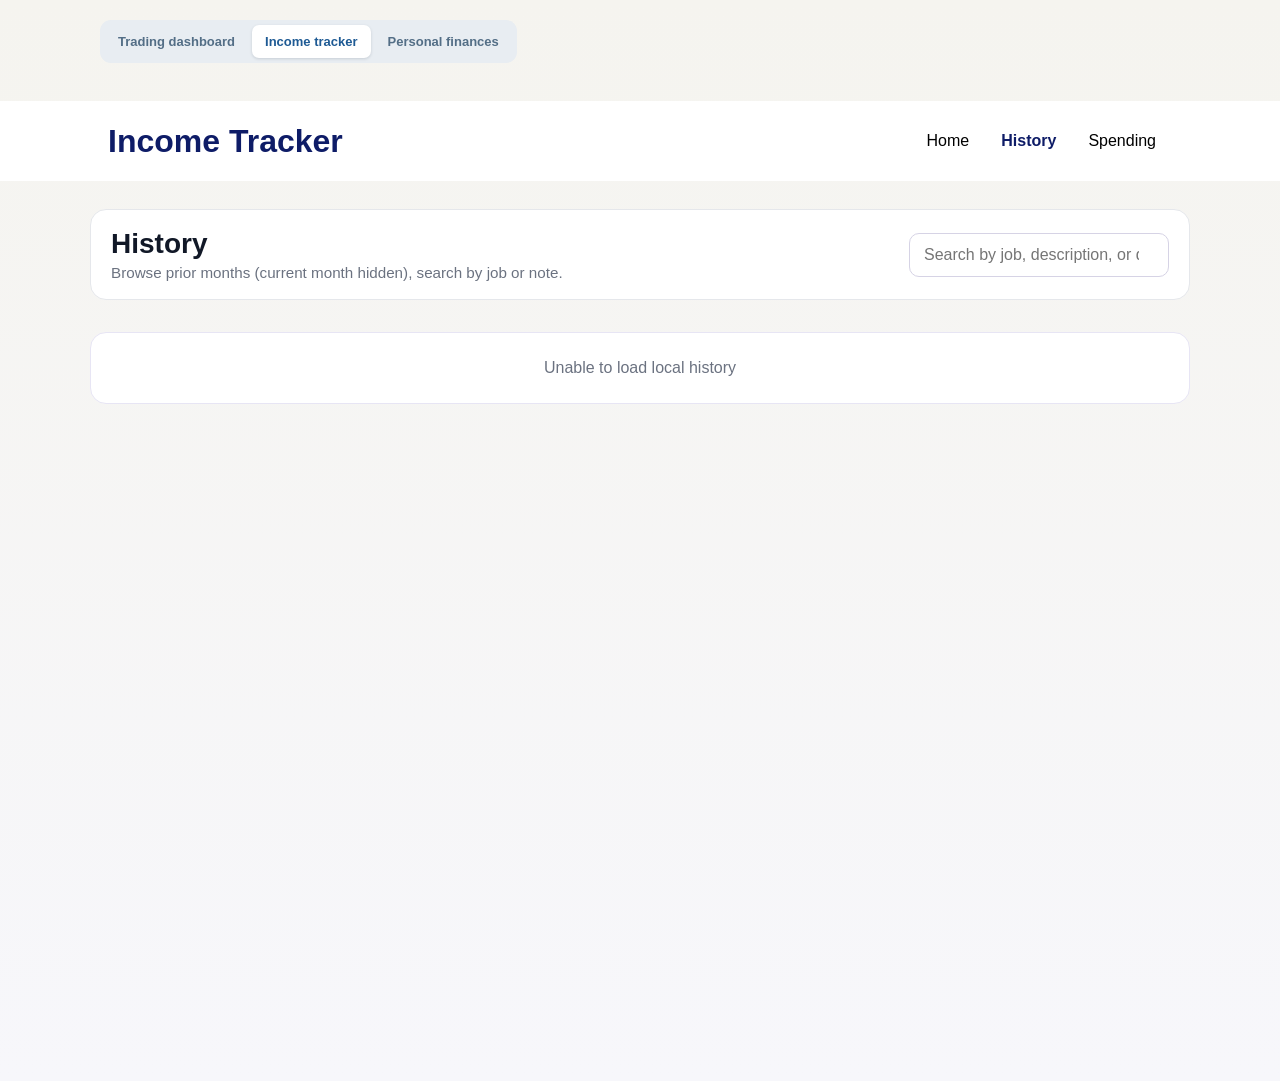
==== web/income-history.html @ 869b8647 "phase1 - complete" ====
<!doctype html>
<html lang="en"><head><meta charset="utf-8"><meta name="viewport" content="width=device-width,initial-scale=1"><title>History · Income Tracker</title><style>
:root{font-family:Inter,-apple-system,BlinkMacSystemFont,"Segoe UI",sans-serif;color:#111827;background:linear-gradient(180deg,#f5f4ef,#f7f7fb)}*{box-sizing:border-box}body{margin:0}.shell{max-width:1120px;margin:auto;padding:20px}.workspace-tabs{display:flex;gap:4px;margin-bottom:18px;padding:5px;background:#e8edf2;border-radius:11px;width:max-content;max-width:100%;overflow:auto}.workspace-tabs a{white-space:nowrap;text-decoration:none;color:#536e86;font-size:13px;font-weight:700;padding:9px 13px;border-radius:7px}.workspace-tabs a:hover,.workspace-tabs a:focus{color:#1e5a94;outline:none}.workspace-tabs a[aria-current=page]{background:#fff;color:#1e5a94;box-shadow:0 1px 3px rgba(23,43,64,.16)}.navbar{height:80px;background:#fff;display:flex;justify-content:center;align-items:center}.navbar__container{display:flex;justify-content:space-between;align-items:center;width:100%;max-width:1100px;height:100%;padding:0 18px}.navbar__logo{color:#0e1c67;font-size:2rem;font-weight:700;text-decoration:none}.navbar__menu{display:flex;list-style:none;margin:0;padding:0}.navbar__links{display:flex;align-items:center;height:80px;padding:0 1rem;color:#000;text-decoration:none}.navbar__links:hover,.navbar__links:focus,.navbar__links[aria-current=page]{color:#0e1c67;outline:none}.navbar__links[aria-current=page]{font-weight:700}.main{min-height:100vh;padding:28px 20px 40px}.history-shell{max-width:1100px;margin:auto;display:flex;flex-direction:column;gap:16px}.history-controls{background:#fff;border:1px solid #e5e7eb;border-radius:16px;padding:18px 20px;display:flex;justify-content:space-between;align-items:center;gap:12px;flex-wrap:wrap}.history-controls h1{font-size:1.75rem;margin:0 0 4px}.subtext{margin:0;color:#6b7280;font-size:.95rem}.history-filters input{padding:12px 14px;min-width:260px;border:1px solid #d6d3e5;border-radius:10px;font:inherit}.history-list{display:flex;flex-direction:column;gap:12px}.month-panel{border:1px solid #e7e5f4;border-radius:16px;background:#fff;padding:0 16px 12px;box-shadow:0 14px 32px rgba(17,24,39,.08)}.month-panel summary{list-style:none;cursor:pointer}.month-header{display:flex;justify-content:space-between;align-items:center;padding:12px 0}.month-header h2{font-size:1.15rem;margin:0}.chevron{transition:transform .2s}.month-panel[open] .chevron{transform:rotate(180deg)}.pill-row{display:flex;flex-wrap:wrap;gap:8px;margin-top:6px}.pill{padding:6px 10px;border-radius:999px;font-size:.9rem;font-weight:700}.income-pill{background:#ecfdf3;color:#15803d}.spent-pill{background:#fef2f2;color:#b91c1c}.net-pill{background:#eef2ff;color:#4338ca}.month-layout{display:grid;grid-template-columns:minmax(0,1fr) 360px;gap:16px;align-items:start}.month-entries__grid{display:grid;grid-template-columns:repeat(auto-fit,minmax(230px,1fr));gap:10px}.history-entry{border:1px solid #e7e5f4;border-radius:12px;padding:12px;background:#fbfbfe;box-shadow:0 10px 24px rgba(15,23,42,.06)}.history-entry__top{display:flex;justify-content:space-between;gap:8px;align-items:center;margin-bottom:6px}.badge{display:inline-flex;padding:6px 10px;border-radius:999px;font-size:.85rem;font-weight:600;background:#ecfdf3;color:#15803d}.badge.spent{background:#fef2f2;color:#b91c1c}.history-amount{font-weight:700}.pos{color:#15803d}.neg{color:#b91c1c}.history-entry p{margin:4px 0 0;color:#374151;font-size:.9rem}.history-date{color:#6b7280!important}.month-budget{position:sticky;top:12px}.history-budget{background:#fff;border:1px solid #e7e5f4;border-radius:14px;padding:16px 18px;box-shadow:0 12px 30px rgba(15,23,42,.08)}.history-budget h3,.history-budget h4{margin:0 0 10px;font-size:1.1rem}.history-budget h4{margin-top:16px;font-size:1rem}.budget-table{display:grid;grid-template-columns:1.4fr 1.2fr .6fr 1fr;gap:8px;margin-top:10px}.summary-table{grid-template-columns:1.4fr 1.2fr 1fr}.budget-row{display:contents}.budget-row span{padding:6px 0;font-size:.9rem}.budget-header span{font-weight:700;border-bottom:1px solid #e5e5e5}.entry-amount{font-weight:700}.empty{padding:26px;text-align:center;color:#6b7280;background:#fff;border:1px solid #e7e5f4;border-radius:16px}@media(max-width:980px){.month-layout{grid-template-columns:1fr}.month-budget{position:static}}@media(max-width:600px){.shell,.main{padding-left:12px;padding-right:12px}.navbar__container{padding:0 12px}.navbar__logo{font-size:1.35rem}.navbar__links{padding:0 .5rem;font-size:.9rem}.history-controls{align-items:flex-start;flex-direction:column}.history-filters,.history-filters input{width:100%;min-width:0}.budget-table{font-size:.82rem;grid-template-columns:1.2fr 1.1fr .45fr .8fr}.summary-table{grid-template-columns:1.1fr 1.2fr .8fr}}
</style></head><body>
<main class="shell"><nav class="workspace-tabs" aria-label="Dashboard"><a href="index.html">Trading dashboard</a><a href="income-tracker.html" aria-current="page">Income tracker</a><a href="personal-finances.html">Personal finances</a></nav></main>
<nav class="navbar" aria-label="Income tracker navigation"><div class="navbar__container"><a class="navbar__logo" href="income-tracker.html">Income Tracker</a><ul class="navbar__menu"><li><a class="navbar__links" href="income-tracker.html">Home</a></li><li><a class="navbar__links" href="income-history.html" aria-current="page">History</a></li><li><a class="navbar__links" href="income-spending.html">Spending</a></li></ul></div></nav>
<main class="main"><div class="history-shell"><section class="history-controls"><div><h1>History</h1><p class="subtext">Browse prior months (current month hidden), search by job or note.</p></div><div class="history-filters"><input id="historySearch" type="search" placeholder="Search by job, description, or date" aria-label="Search history"></div></section><section id="historyList" class="history-list" aria-live="polite"></section></div></main>
<script>
const $=id=>document.getElementById(id);let entries=[],subscriptions=[];const esc=value=>String(value).replace(/[&<>"']/g,char=>({'&':'&amp;','<':'&lt;','>':'&gt;','"':'&quot;',"'":'&#39;'}[char])),money=value=>(Number(value)<0?'-':'')+Math.abs(Number(value)).toLocaleString('en-US',{style:'currency',currency:'USD'}),monthKey=date=>date.slice(0,7),currentMonth=()=>new Date().toISOString().slice(0,7),monthLabel=key=>new Date(key+'-01T12:00:00').toLocaleDateString('en-US',{month:'long',year:'numeric'}),round=value=>Math.round(Number(value)*100)/100;
function alloc(total,gas){if(total<=0)return{gasBonus:0,mom:0,checkings:0,hysa:0,roth:0,p:{gasBonus:0,mom:0,checkings:0,hysa:0,roth:0}};const gasBonus=Math.min(gas||91.84,total),gasPct=gasBonus/total;let pool=Math.max(total-gasBonus,0),mom=Math.min(total>=200?Math.max(pool*.11,100):pool*.11,pool),remaining=Math.max(pool-mom,0),checkings=remaining*(1.4/4.4),hysa=remaining*(2/4.4),roth=remaining*(1/4.4),max=total*.2;if(checkings>max){const excess=checkings-max;checkings=max;hysa+=excess*.6;roth+=excess*.4;}if(hysa<=roth&&hysa+roth>0){const shift=Math.min((roth-hysa)/2+.01,roth);roth-=shift;hysa+=shift;}roth+=total-(gasBonus+mom+checkings+hysa+roth);return{gasBonus,mom,checkings,hysa,roth,p:{gasBonus:gasPct,mom:mom/total,checkings:checkings/total,hysa:hysa/total,roth:roth/total}};}
function budget(records,incomeTotal,key){const gasBonus=records.filter(entry=>entry.category==='GasBonus').reduce((sum,entry)=>sum+Number(entry.amount),0),gasSpent=records.filter(entry=>entry.category==='Spent'&&entry.description.toLowerCase().includes('gas')).reduce((sum,entry)=>sum+Number(entry.amount),0),gasAvailable=gasBonus||91.84,gasDelta=gasAvailable-gasSpent,a=alloc(incomeTotal,gasBonus),monthEnd=new Date(key.slice(0,4),Number(key.slice(5))-0,0),monthly=subscriptions.filter(sub=>sub.cadence==='Monthly'&&new Date(sub.due_date+'T12:00:00')<=monthEnd).reduce((sum,sub)=>sum+Number(sub.amount),0),yearly=subscriptions.filter(sub=>sub.cadence==='Yearly').reduce((sum,sub)=>sum+Number(sub.amount),0),row=(account,category,percent,amount)=>'<div class="budget-row"><span>'+account+'</span><span>'+category+'</span><span>'+(percent===null?'-':Math.round(percent*100)+'%')+'</span><span class="entry-amount">'+money(amount)+'</span></div>',gasOverspend=gasDelta<0,gasToMom=gasDelta>0?round(gasDelta*2/3):0,netChecking=round(a.checkings+(gasDelta>0?round(gasDelta-gasToMom):0)),summaryMom=round(a.mom+gasToMom),grossHysa=round(netChecking+a.hysa),summaryIncome=round(incomeTotal-(a.gasBonus-gasDelta)),summary=(account,category,amount)=>'<div class="budget-row"><span>'+account+'</span><span>'+category+'</span><span class="entry-amount">'+money(amount)+'</span></div>';return '<aside class="history-budget"><h3>Monthly Budget</h3><div class="budget-table"><div class="budget-row budget-header"><span>Account</span><span>Category</span><span>%</span><span>Amount</span></div>'+row('Net Income','-',null,incomeTotal)+row('Gas Bonus','Gas',a.p.gasBonus,a.gasBonus)+row('Gas Remaining',gasOverspend?'Gas (overspend hits Checkings)':'Gas',null,gasDelta)+row('MOM','Mom',a.p.mom,a.mom)+row('AMEX Checkings','Spending',a.p.checkings,a.checkings)+(monthly?row('Subscriptions (Monthly)','Recurring',null,monthly):'')+row('AMEX HYSA','Savings',a.p.hysa,a.hysa)+row('RothIRA','Retirement',a.p.roth,a.roth)+(yearly?row('Yearly Subscriptions','Recurring',null,yearly):'')+'</div><h4>Summary</h4><div class="budget-table summary-table"><div class="budget-row budget-header"><span>Account</span><span>Category</span><span>Amount</span></div>'+summary('Net Income','- gas',summaryIncome)+summary('MOM','Mom',summaryMom)+summary('Net Checking','Spending budget',netChecking)+summary('Gross HYSA','Checking + HYSA',grossHysa)+summary('RothIRA','Retirement',a.roth)+'</div></aside>';}
function render(){const term=$('historySearch').value.trim().toLowerCase(),prior=entries.filter(entry=>monthKey(entry.date)!==currentMonth()&&entry.category!=='GasBonus'&&(!term||(entry.category+' '+entry.description+' '+entry.date).toLowerCase().includes(term))),groups=prior.reduce((all,entry)=>{const key=monthKey(entry.date);(all[key]||=[]).push(entry);return all;},{}),keys=Object.keys(groups).sort((a,b)=>b.localeCompare(a));if(!keys.length){$('historyList').innerHTML='<p class="empty">No past-month entries found.</p>';return;}$('historyList').innerHTML=keys.map(key=>{const records=groups[key].sort((a,b)=>b.date.localeCompare(a.date)),allMonth=entries.filter(entry=>monthKey(entry.date)===key),income=records.filter(entry=>entry.category!=='Spent').reduce((sum,entry)=>sum+Number(entry.amount),0),spent=records.filter(entry=>entry.category==='Spent'&&!entry.description.toLowerCase().includes('gas')).reduce((sum,entry)=>sum+Number(entry.amount),0),net=income-spent,cards=records.map(entry=>'<article class="history-entry"><div class="history-entry__top"><span class="badge '+(entry.category==='Spent'?'spent':'')+'">'+esc(entry.category)+'</span><span class="history-amount '+(entry.category==='Spent'?'neg':'pos')+'">'+(entry.category==='Spent'?'−':'+')+money(entry.amount)+'</span></div><p class="history-date">'+esc(entry.date)+'</p>'+(entry.description?'<p>'+esc(entry.description)+'</p>':'')+'</article>').join(''),side=Number(key.slice(0,4))>=2026?'<div class="month-budget">'+budget(allMonth,income,key)+'</div>':'';return '<details class="month-panel"><summary><div class="month-header"><div><h2>'+monthLabel(key)+'</h2><div class="pill-row"><span class="pill income-pill">Income: '+money(income)+'</span><span class="pill spent-pill">Spent: −'+money(spent)+'</span><span class="pill net-pill">Net: '+money(net)+'</span></div></div><span class="chevron">▼</span></div></summary><div class="month-layout"><div class="month-entries__grid">'+cards+'</div>'+side+'</div></details>';}).join('');}
async function load(){try{const response=await fetch('/api/income-tracker');if(!response.ok)throw Error('Unable to load local history');const data=await response.json();entries=data.entries;subscriptions=data.subscriptions;render()}catch(error){$('historyList').innerHTML='<p class="empty">'+esc(error.message)+'</p>';}}$('historySearch').addEventListener('input',render);load();
</script></body></html>
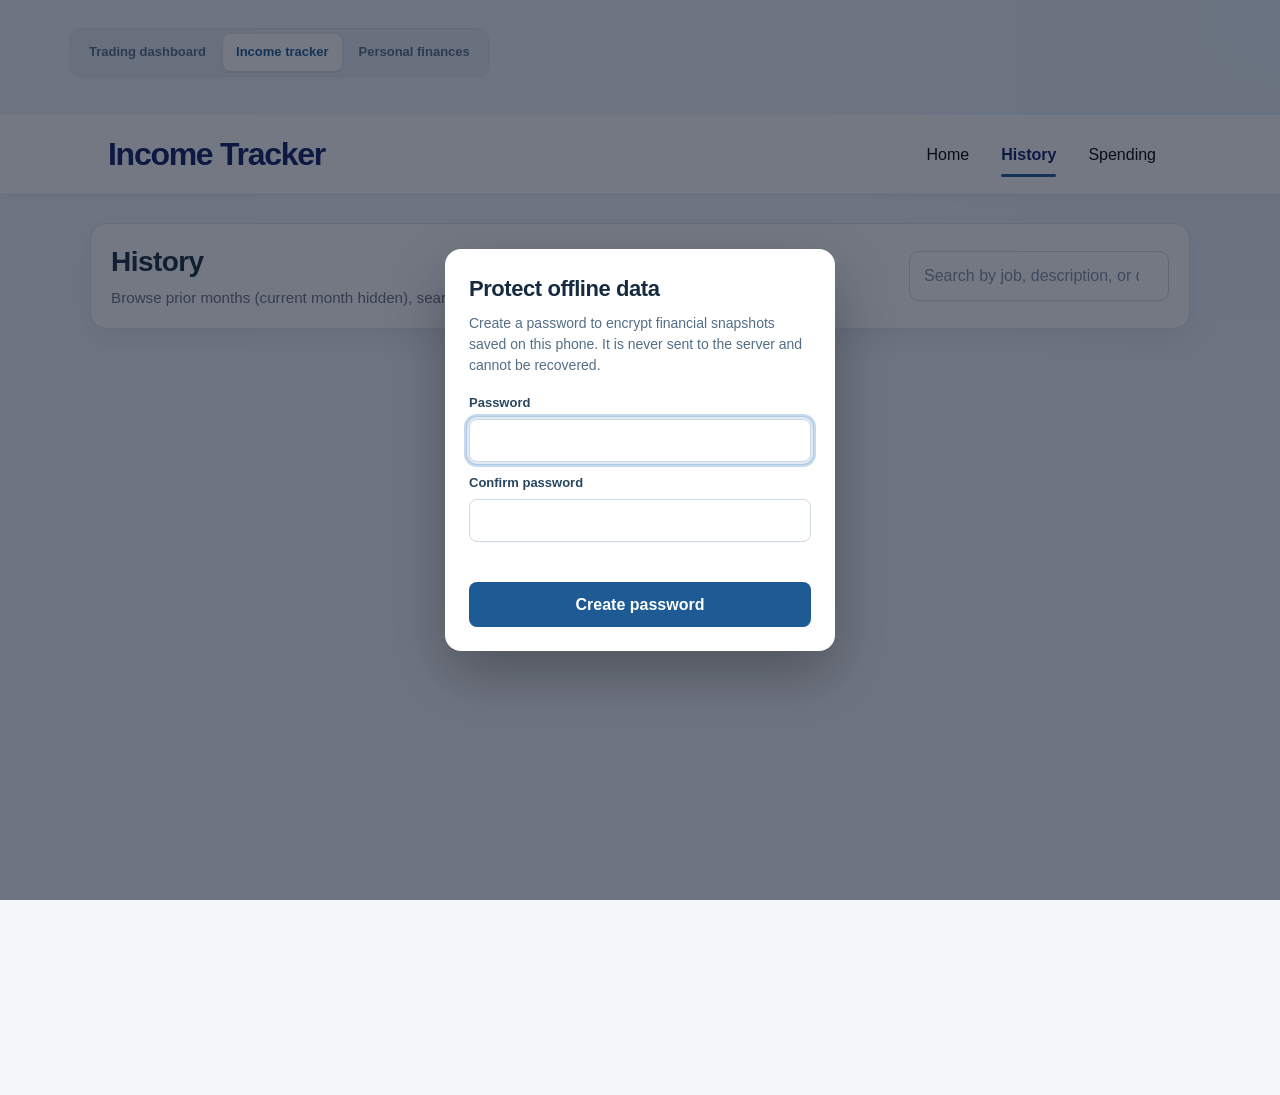
==== commit ed14064b: "Income Tracker v1" ====
--- a/web/income-history.html
+++ b/web/income-history.html
@@ -1,14 +1,18 @@
 <!doctype html>
+<script>if('scrollRestoration'in history)history.scrollRestoration='manual';</script>
+<link rel="stylesheet" href="theme.css">
 <html lang="en"><head><meta charset="utf-8"><meta name="viewport" content="width=device-width,initial-scale=1"><title>History · Income Tracker</title><style>
 :root{font-family:Inter,-apple-system,BlinkMacSystemFont,"Segoe UI",sans-serif;color:#111827;background:linear-gradient(180deg,#f5f4ef,#f7f7fb)}*{box-sizing:border-box}body{margin:0}.shell{max-width:1120px;margin:auto;padding:20px}.workspace-tabs{display:flex;gap:4px;margin-bottom:18px;padding:5px;background:#e8edf2;border-radius:11px;width:max-content;max-width:100%;overflow:auto}.workspace-tabs a{white-space:nowrap;text-decoration:none;color:#536e86;font-size:13px;font-weight:700;padding:9px 13px;border-radius:7px}.workspace-tabs a:hover,.workspace-tabs a:focus{color:#1e5a94;outline:none}.workspace-tabs a[aria-current=page]{background:#fff;color:#1e5a94;box-shadow:0 1px 3px rgba(23,43,64,.16)}.navbar{height:80px;background:#fff;display:flex;justify-content:center;align-items:center}.navbar__container{display:flex;justify-content:space-between;align-items:center;width:100%;max-width:1100px;height:100%;padding:0 18px}.navbar__logo{color:#0e1c67;font-size:2rem;font-weight:700;text-decoration:none}.navbar__menu{display:flex;list-style:none;margin:0;padding:0}.navbar__links{display:flex;align-items:center;height:80px;padding:0 1rem;color:#000;text-decoration:none}.navbar__links:hover,.navbar__links:focus,.navbar__links[aria-current=page]{color:#0e1c67;outline:none}.navbar__links[aria-current=page]{font-weight:700}.main{min-height:100vh;padding:28px 20px 40px}.history-shell{max-width:1100px;margin:auto;display:flex;flex-direction:column;gap:16px}.history-controls{background:#fff;border:1px solid #e5e7eb;border-radius:16px;padding:18px 20px;display:flex;justify-content:space-between;align-items:center;gap:12px;flex-wrap:wrap}.history-controls h1{font-size:1.75rem;margin:0 0 4px}.subtext{margin:0;color:#6b7280;font-size:.95rem}.history-filters input{padding:12px 14px;min-width:260px;border:1px solid #d6d3e5;border-radius:10px;font:inherit}.history-list{display:flex;flex-direction:column;gap:12px}.month-panel{border:1px solid #e7e5f4;border-radius:16px;background:#fff;padding:0 16px 12px;box-shadow:0 14px 32px rgba(17,24,39,.08)}.month-panel summary{list-style:none;cursor:pointer}.month-header{display:flex;justify-content:space-between;align-items:center;padding:12px 0}.month-header h2{font-size:1.15rem;margin:0}.chevron{transition:transform .2s}.month-panel[open] .chevron{transform:rotate(180deg)}.pill-row{display:flex;flex-wrap:wrap;gap:8px;margin-top:6px}.pill{padding:6px 10px;border-radius:999px;font-size:.9rem;font-weight:700}.income-pill{background:#ecfdf3;color:#15803d}.spent-pill{background:#fef2f2;color:#b91c1c}.net-pill{background:#eef2ff;color:#4338ca}.month-layout{display:grid;grid-template-columns:minmax(0,1fr) 360px;gap:16px;align-items:start}.month-entries__grid{display:grid;grid-template-columns:repeat(auto-fit,minmax(230px,1fr));gap:10px}.history-entry{border:1px solid #e7e5f4;border-radius:12px;padding:12px;background:#fbfbfe;box-shadow:0 10px 24px rgba(15,23,42,.06)}.history-entry__top{display:flex;justify-content:space-between;gap:8px;align-items:center;margin-bottom:6px}.badge{display:inline-flex;padding:6px 10px;border-radius:999px;font-size:.85rem;font-weight:600;background:#ecfdf3;color:#15803d}.badge.spent{background:#fef2f2;color:#b91c1c}.history-amount{font-weight:700}.pos{color:#15803d}.neg{color:#b91c1c}.history-entry p{margin:4px 0 0;color:#374151;font-size:.9rem}.history-date{color:#6b7280!important}.month-budget{position:sticky;top:12px}.history-budget{background:#fff;border:1px solid #e7e5f4;border-radius:14px;padding:16px 18px;box-shadow:0 12px 30px rgba(15,23,42,.08)}.history-budget h3,.history-budget h4{margin:0 0 10px;font-size:1.1rem}.history-budget h4{margin-top:16px;font-size:1rem}.budget-table{display:grid;grid-template-columns:1.4fr 1.2fr .6fr 1fr;gap:8px;margin-top:10px}.summary-table{grid-template-columns:1.4fr 1.2fr 1fr}.budget-row{display:contents}.budget-row span{padding:6px 0;font-size:.9rem}.budget-header span{font-weight:700;border-bottom:1px solid #e5e5e5}.entry-amount{font-weight:700}.empty{padding:26px;text-align:center;color:#6b7280;background:#fff;border:1px solid #e7e5f4;border-radius:16px}@media(max-width:980px){.month-layout{grid-template-columns:1fr}.month-budget{position:static}}@media(max-width:600px){.shell,.main{padding-left:12px;padding-right:12px}.navbar__container{padding:0 12px}.navbar__logo{font-size:1.35rem}.navbar__links{padding:0 .5rem;font-size:.9rem}.history-controls{align-items:flex-start;flex-direction:column}.history-filters,.history-filters input{width:100%;min-width:0}.budget-table{font-size:.82rem;grid-template-columns:1.2fr 1.1fr .45fr .8fr}.summary-table{grid-template-columns:1.1fr 1.2fr .8fr}}
 </style></head><body>
 <main class="shell"><nav class="workspace-tabs" aria-label="Dashboard"><a href="index.html">Trading dashboard</a><a href="income-tracker.html" aria-current="page">Income tracker</a><a href="personal-finances.html">Personal finances</a></nav></main>
-<nav class="navbar" aria-label="Income tracker navigation"><div class="navbar__container"><a class="navbar__logo" href="income-tracker.html">Income Tracker</a><ul class="navbar__menu"><li><a class="navbar__links" href="income-tracker.html">Home</a></li><li><a class="navbar__links" href="income-history.html" aria-current="page">History</a></li><li><a class="navbar__links" href="income-spending.html">Spending</a></li></ul></div></nav>
+<nav id="top" class="navbar" aria-label="Income tracker navigation"><div class="navbar__container"><a class="navbar__logo" href="income-tracker.html#top">Income Tracker</a><ul class="navbar__menu"><li><a class="navbar__links" href="income-tracker.html#top">Home</a></li><li><a class="navbar__links" href="income-history.html#top" aria-current="page">History</a></li><li><a class="navbar__links" href="income-spending.html#top">Spending</a></li></ul></div></nav>
 <main class="main"><div class="history-shell"><section class="history-controls"><div><h1>History</h1><p class="subtext">Browse prior months (current month hidden), search by job or note.</p></div><div class="history-filters"><input id="historySearch" type="search" placeholder="Search by job, description, or date" aria-label="Search history"></div></section><section id="historyList" class="history-list" aria-live="polite"></section></div></main>
-<script>
+<script type="module">
+import {getVault} from './offline-vault.js';
+const vault=await getVault();
 const $=id=>document.getElementById(id);let entries=[],subscriptions=[];const esc=value=>String(value).replace(/[&<>"']/g,char=>({'&':'&amp;','<':'&lt;','>':'&gt;','"':'&quot;',"'":'&#39;'}[char])),money=value=>(Number(value)<0?'-':'')+Math.abs(Number(value)).toLocaleString('en-US',{style:'currency',currency:'USD'}),monthKey=date=>date.slice(0,7),currentMonth=()=>new Date().toISOString().slice(0,7),monthLabel=key=>new Date(key+'-01T12:00:00').toLocaleDateString('en-US',{month:'long',year:'numeric'}),round=value=>Math.round(Number(value)*100)/100;
 function alloc(total,gas){if(total<=0)return{gasBonus:0,mom:0,checkings:0,hysa:0,roth:0,p:{gasBonus:0,mom:0,checkings:0,hysa:0,roth:0}};const gasBonus=Math.min(gas||91.84,total),gasPct=gasBonus/total;let pool=Math.max(total-gasBonus,0),mom=Math.min(total>=200?Math.max(pool*.11,100):pool*.11,pool),remaining=Math.max(pool-mom,0),checkings=remaining*(1.4/4.4),hysa=remaining*(2/4.4),roth=remaining*(1/4.4),max=total*.2;if(checkings>max){const excess=checkings-max;checkings=max;hysa+=excess*.6;roth+=excess*.4;}if(hysa<=roth&&hysa+roth>0){const shift=Math.min((roth-hysa)/2+.01,roth);roth-=shift;hysa+=shift;}roth+=total-(gasBonus+mom+checkings+hysa+roth);return{gasBonus,mom,checkings,hysa,roth,p:{gasBonus:gasPct,mom:mom/total,checkings:checkings/total,hysa:hysa/total,roth:roth/total}};}
 function budget(records,incomeTotal,key){const gasBonus=records.filter(entry=>entry.category==='GasBonus').reduce((sum,entry)=>sum+Number(entry.amount),0),gasSpent=records.filter(entry=>entry.category==='Spent'&&entry.description.toLowerCase().includes('gas')).reduce((sum,entry)=>sum+Number(entry.amount),0),gasAvailable=gasBonus||91.84,gasDelta=gasAvailable-gasSpent,a=alloc(incomeTotal,gasBonus),monthEnd=new Date(key.slice(0,4),Number(key.slice(5))-0,0),monthly=subscriptions.filter(sub=>sub.cadence==='Monthly'&&new Date(sub.due_date+'T12:00:00')<=monthEnd).reduce((sum,sub)=>sum+Number(sub.amount),0),yearly=subscriptions.filter(sub=>sub.cadence==='Yearly').reduce((sum,sub)=>sum+Number(sub.amount),0),row=(account,category,percent,amount)=>'<div class="budget-row"><span>'+account+'</span><span>'+category+'</span><span>'+(percent===null?'-':Math.round(percent*100)+'%')+'</span><span class="entry-amount">'+money(amount)+'</span></div>',gasOverspend=gasDelta<0,gasToMom=gasDelta>0?round(gasDelta*2/3):0,netChecking=round(a.checkings+(gasDelta>0?round(gasDelta-gasToMom):0)),summaryMom=round(a.mom+gasToMom),grossHysa=round(netChecking+a.hysa),summaryIncome=round(incomeTotal-(a.gasBonus-gasDelta)),summary=(account,category,amount)=>'<div class="budget-row"><span>'+account+'</span><span>'+category+'</span><span class="entry-amount">'+money(amount)+'</span></div>';return '<aside class="history-budget"><h3>Monthly Budget</h3><div class="budget-table"><div class="budget-row budget-header"><span>Account</span><span>Category</span><span>%</span><span>Amount</span></div>'+row('Net Income','-',null,incomeTotal)+row('Gas Bonus','Gas',a.p.gasBonus,a.gasBonus)+row('Gas Remaining',gasOverspend?'Gas (overspend hits Checkings)':'Gas',null,gasDelta)+row('MOM','Mom',a.p.mom,a.mom)+row('AMEX Checkings','Spending',a.p.checkings,a.checkings)+(monthly?row('Subscriptions (Monthly)','Recurring',null,monthly):'')+row('AMEX HYSA','Savings',a.p.hysa,a.hysa)+row('RothIRA','Retirement',a.p.roth,a.roth)+(yearly?row('Yearly Subscriptions','Recurring',null,yearly):'')+'</div><h4>Summary</h4><div class="budget-table summary-table"><div class="budget-row budget-header"><span>Account</span><span>Category</span><span>Amount</span></div>'+summary('Net Income','- gas',summaryIncome)+summary('MOM','Mom',summaryMom)+summary('Net Checking','Spending budget',netChecking)+summary('Gross HYSA','Checking + HYSA',grossHysa)+summary('RothIRA','Retirement',a.roth)+'</div></aside>';}
 function render(){const term=$('historySearch').value.trim().toLowerCase(),prior=entries.filter(entry=>monthKey(entry.date)!==currentMonth()&&entry.category!=='GasBonus'&&(!term||(entry.category+' '+entry.description+' '+entry.date).toLowerCase().includes(term))),groups=prior.reduce((all,entry)=>{const key=monthKey(entry.date);(all[key]||=[]).push(entry);return all;},{}),keys=Object.keys(groups).sort((a,b)=>b.localeCompare(a));if(!keys.length){$('historyList').innerHTML='<p class="empty">No past-month entries found.</p>';return;}$('historyList').innerHTML=keys.map(key=>{const records=groups[key].sort((a,b)=>b.date.localeCompare(a.date)),allMonth=entries.filter(entry=>monthKey(entry.date)===key),income=records.filter(entry=>entry.category!=='Spent').reduce((sum,entry)=>sum+Number(entry.amount),0),spent=records.filter(entry=>entry.category==='Spent'&&!entry.description.toLowerCase().includes('gas')).reduce((sum,entry)=>sum+Number(entry.amount),0),net=income-spent,cards=records.map(entry=>'<article class="history-entry"><div class="history-entry__top"><span class="badge '+(entry.category==='Spent'?'spent':'')+'">'+esc(entry.category)+'</span><span class="history-amount '+(entry.category==='Spent'?'neg':'pos')+'">'+(entry.category==='Spent'?'−':'+')+money(entry.amount)+'</span></div><p class="history-date">'+esc(entry.date)+'</p>'+(entry.description?'<p>'+esc(entry.description)+'</p>':'')+'</article>').join(''),side=Number(key.slice(0,4))>=2026?'<div class="month-budget">'+budget(allMonth,income,key)+'</div>':'';return '<details class="month-panel"><summary><div class="month-header"><div><h2>'+monthLabel(key)+'</h2><div class="pill-row"><span class="pill income-pill">Income: '+money(income)+'</span><span class="pill spent-pill">Spent: −'+money(spent)+'</span><span class="pill net-pill">Net: '+money(net)+'</span></div></div><span class="chevron">▼</span></div></summary><div class="month-layout"><div class="month-entries__grid">'+cards+'</div>'+side+'</div></details>';}).join('');}
-async function load(){try{const response=await fetch('/api/income-tracker');if(!response.ok)throw Error('Unable to load local history');const data=await response.json();entries=data.entries;subscriptions=data.subscriptions;render()}catch(error){$('historyList').innerHTML='<p class="empty">'+esc(error.message)+'</p>';}}$('historySearch').addEventListener('input',render);load();
+async function load(){try{const {value:data,offline}=await vault.getJSON('/api/income-tracker');entries=data.entries;subscriptions=data.subscriptions;render();if(offline)$('historyList').insertAdjacentHTML('afterbegin','<p class="empty">Showing encrypted offline snapshot.</p>')}catch(error){$('historyList').innerHTML='<p class="empty">'+esc(error.message)+'</p>';}}$('historySearch').addEventListener('input',render);load();
 </script></body></html>
--- a/web/theme.css
+++ b/web/theme.css
@@ -0,0 +1,17 @@
+/* Shared comfort layer: preserves the blue finance theme while improving clarity. */
+:root{--ink:#172b40;--muted:#63778c;--blue:#1e5a94;--blue-soft:#eef5fc;--surface:#fff;--line:#dbe5ee;--line-strong:#c7d7e6;--shadow:0 10px 28px rgba(28,58,87,.08)}
+html{background:#f4f7fa}body{color:var(--ink);background:radial-gradient(circle at top right,#eaf3fb 0,transparent 29rem),#f4f7fa;line-height:1.45}::selection{background:#cfe5f8;color:var(--ink)}
+.navbar{position:static}.navbar~.main{min-height:100vh!important}
+h1,h2,h3,h4{color:var(--ink);letter-spacing:-.02em}h1{font-weight:780}.sub,.muted,.subtext{color:var(--muted);line-height:1.55}
+button,input,select{transition:border-color .16s ease,box-shadow .16s ease,background-color .16s ease,transform .16s ease}button{min-height:40px;border-color:var(--line-strong);font-weight:700}button:hover{border-color:#a9c1d6;background:#f0f6fb}button:active{transform:translateY(1px)}button:focus-visible,a:focus-visible,input:focus-visible,select:focus-visible,summary:focus-visible{outline:3px solid rgba(43,120,190,.28)!important;outline-offset:2px!important}input,select{min-height:42px;border-color:var(--line-strong);background:var(--surface);box-shadow:0 1px 1px rgba(22,47,71,.02)}input:hover,select:hover{border-color:#a7c0d5}input:focus,select:focus{border-color:var(--blue);box-shadow:0 0 0 3px rgba(30,90,148,.12);outline:0}input::placeholder{color:#8292a3}
+.shell{max-width:1180px!important;padding-top:28px!important}.workspace-tabs{gap:6px;padding:6px;border:1px solid var(--line);border-radius:14px;background:rgba(232,238,244,.8);box-shadow:0 2px 8px rgba(22,47,71,.04)}.workspace-tabs a{padding:10px 14px;border-radius:9px}.workspace-tabs a:hover{background:#f7fbff}.workspace-tabs a[aria-current=page]{box-shadow:0 2px 8px rgba(23,43,64,.12)}.pill{border-color:#c7dcec;background:var(--blue-soft);color:#315d83;font-weight:700}
+.app-nav{top:10px;padding:7px;border-color:var(--line);border-radius:14px;box-shadow:0 7px 20px rgba(22,47,71,.06)}.app-nav a{padding:9px 12px}.app-nav a:hover,.app-nav a:focus{background:var(--blue-soft)}
+.card,.panel,.output-section,.subscriptions-card,.history-controls,.month-panel,.history-budget,.spending-controls,.spend-panel,.helper-text{border-color:var(--line)!important;box-shadow:var(--shadow)}.card,.panel{border-radius:16px}.card{padding:22px}.card:hover{border-color:#bfd4e6!important}.metric{font-size:clamp(1.55rem,3vw,2rem);letter-spacing:-.04em}.panel{padding:22px;margin-top:18px}.toolbar{gap:16px}
+.drop{border-color:#9dbbd5;background:linear-gradient(135deg,#fbfdff,#f0f7fd);padding:34px 24px;transition:border-color .18s ease,background .18s ease,transform .18s ease}.drop:hover{border-color:var(--blue);background:#eaf4fc;transform:translateY(-1px)}.drop strong{color:#244d72;font-size:1rem}.status:not(:empty){padding:10px 12px;border-radius:9px;background:#f8fafc}
+.detail{border:1px solid var(--line);border-radius:12px;background:var(--surface);scrollbar-color:#a8bfd2 transparent}table{min-width:650px}th{background:#f6f9fc;color:#536e86;font-size:.73rem;font-weight:800;letter-spacing:.055em;text-transform:uppercase}td,th{padding:12px 13px;border-bottom-color:#e6edf3}tbody tr{transition:background-color .14s ease}tbody tr:hover{background:#f5f9fd}
+.year-month,.day,.week-total{border-color:var(--line)!important;background:#fbfdff!important}.year-month:hover,.day:not(.empty):hover,.week-total:hover{border-color:#aac7df!important;background:var(--blue-soft)!important}.year-month{border-radius:12px!important}.day{border-radius:10px!important}.day.selected,.week-total.selected{background:#e1effa!important}
+.navbar{border-bottom:1px solid var(--line);box-shadow:0 3px 14px rgba(22,47,71,.04)}.navbar__logo{letter-spacing:-.04em}.navbar__links{color:#415b72}.navbar__links[aria-current=page]{position:relative;color:var(--blue)}.navbar__links[aria-current=page]::after{content:'';position:absolute;right:1rem;bottom:17px;left:1rem;height:3px;border-radius:99px;background:var(--blue)}
+.output-section,.subscriptions-card{border-radius:16px!important}.output-section{box-shadow:var(--shadow)}#entries{display:flex;flex-direction:column}#entriesOutput.entry-list{flex:1;max-height:none;min-height:0;overflow:auto}.entry-row,.subscription-row{border-color:var(--line);border-radius:11px;background:#fcfdff}.entry-row:hover,.subscription-row:hover{border-color:#bdd2e4;background:#f6faff}.ghost-btn,.delete,.delete-subscription,.delete-transaction{min-height:34px}
+.history-controls,.spending-controls{border-radius:16px!important;background:rgba(255,255,255,.92)}.month-panel,.spend-panel{overflow:hidden}.month-panel summary{padding:2px 4px}.month-panel summary:hover{background:#f8fbfe}.history-entry,.spend-card{border-color:var(--line);border-radius:12px;background:#fbfdff;box-shadow:none}.history-entry:hover,.spend-card:hover{border-color:#bfd3e5;background:#f5f9fd}.history-budget{border-radius:14px}
+@media(max-width:760px){.shell{padding:18px 14px 42px!important}.top{align-items:flex-start}.app-nav{top:5px;margin-top:14px}.app-nav a{padding:8px 10px}.cards{gap:12px;margin:18px 0}.card,.panel{padding:16px}.toolbar{align-items:stretch}.transaction-actions{width:100%}.transaction-actions .search{flex:1 1 100%}.month-nav{flex-wrap:wrap}.month-nav h2{order:-1;width:100%;text-align:left!important}.navbar{height:auto;min-height:64px}.navbar__container{min-height:64px}.navbar__menu{overflow-x:auto}.navbar__links{height:64px}.navbar__links[aria-current=page]::after{bottom:9px}.main{padding:18px 14px 36px}.history-controls,.spending-controls{padding:16px}.spending-filters select,.spending-filters input{min-height:42px}}
+@media(max-width:460px){.workspace-tabs{width:100%;border-radius:12px}.workspace-tabs a{padding:9px 11px;font-size:12px}h1{font-size:1.55rem!important}.metric{font-size:1.55rem}.year-calendar{grid-template-columns:1fr 1fr!important}.month-nav button{min-width:40px}.month-nav select{flex:1 1 42%}}
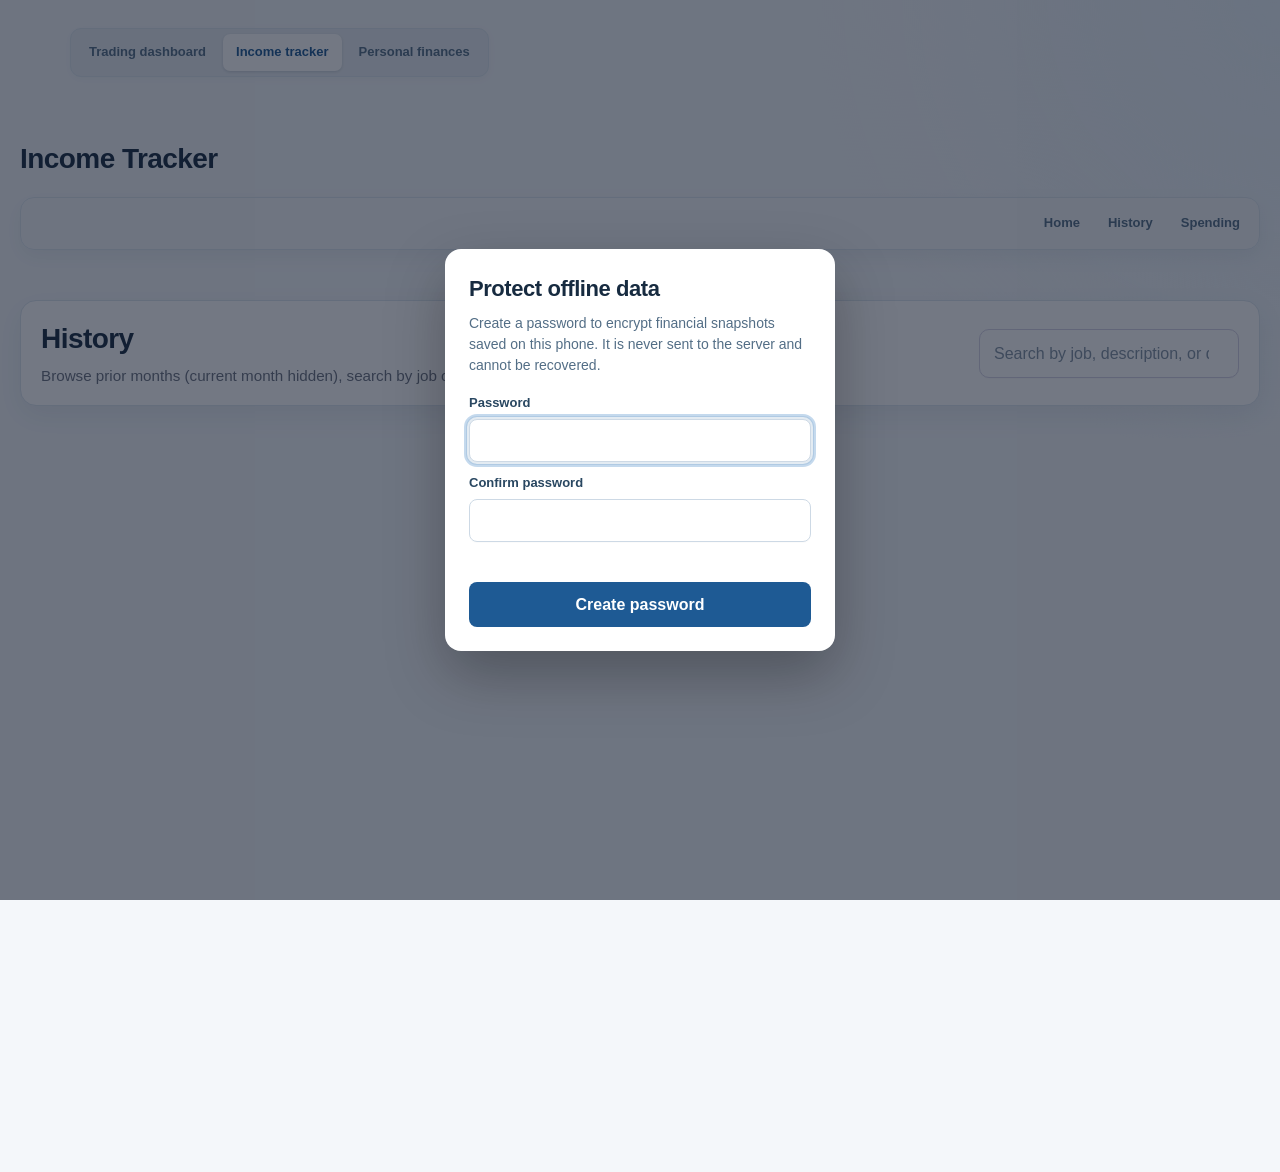
==== commit 08803322: "Trading Dashboard & Income Tracker" ====
--- a/web/income-history.html
+++ b/web/income-history.html
@@ -3,9 +3,9 @@
 <link rel="stylesheet" href="theme.css">
 <html lang="en"><head><meta charset="utf-8"><meta name="viewport" content="width=device-width,initial-scale=1"><title>History · Income Tracker</title><style>
 :root{font-family:Inter,-apple-system,BlinkMacSystemFont,"Segoe UI",sans-serif;color:#111827;background:linear-gradient(180deg,#f5f4ef,#f7f7fb)}*{box-sizing:border-box}body{margin:0}.shell{max-width:1120px;margin:auto;padding:20px}.workspace-tabs{display:flex;gap:4px;margin-bottom:18px;padding:5px;background:#e8edf2;border-radius:11px;width:max-content;max-width:100%;overflow:auto}.workspace-tabs a{white-space:nowrap;text-decoration:none;color:#536e86;font-size:13px;font-weight:700;padding:9px 13px;border-radius:7px}.workspace-tabs a:hover,.workspace-tabs a:focus{color:#1e5a94;outline:none}.workspace-tabs a[aria-current=page]{background:#fff;color:#1e5a94;box-shadow:0 1px 3px rgba(23,43,64,.16)}.navbar{height:80px;background:#fff;display:flex;justify-content:center;align-items:center}.navbar__container{display:flex;justify-content:space-between;align-items:center;width:100%;max-width:1100px;height:100%;padding:0 18px}.navbar__logo{color:#0e1c67;font-size:2rem;font-weight:700;text-decoration:none}.navbar__menu{display:flex;list-style:none;margin:0;padding:0}.navbar__links{display:flex;align-items:center;height:80px;padding:0 1rem;color:#000;text-decoration:none}.navbar__links:hover,.navbar__links:focus,.navbar__links[aria-current=page]{color:#0e1c67;outline:none}.navbar__links[aria-current=page]{font-weight:700}.main{min-height:100vh;padding:28px 20px 40px}.history-shell{max-width:1100px;margin:auto;display:flex;flex-direction:column;gap:16px}.history-controls{background:#fff;border:1px solid #e5e7eb;border-radius:16px;padding:18px 20px;display:flex;justify-content:space-between;align-items:center;gap:12px;flex-wrap:wrap}.history-controls h1{font-size:1.75rem;margin:0 0 4px}.subtext{margin:0;color:#6b7280;font-size:.95rem}.history-filters input{padding:12px 14px;min-width:260px;border:1px solid #d6d3e5;border-radius:10px;font:inherit}.history-list{display:flex;flex-direction:column;gap:12px}.month-panel{border:1px solid #e7e5f4;border-radius:16px;background:#fff;padding:0 16px 12px;box-shadow:0 14px 32px rgba(17,24,39,.08)}.month-panel summary{list-style:none;cursor:pointer}.month-header{display:flex;justify-content:space-between;align-items:center;padding:12px 0}.month-header h2{font-size:1.15rem;margin:0}.chevron{transition:transform .2s}.month-panel[open] .chevron{transform:rotate(180deg)}.pill-row{display:flex;flex-wrap:wrap;gap:8px;margin-top:6px}.pill{padding:6px 10px;border-radius:999px;font-size:.9rem;font-weight:700}.income-pill{background:#ecfdf3;color:#15803d}.spent-pill{background:#fef2f2;color:#b91c1c}.net-pill{background:#eef2ff;color:#4338ca}.month-layout{display:grid;grid-template-columns:minmax(0,1fr) 360px;gap:16px;align-items:start}.month-entries__grid{display:grid;grid-template-columns:repeat(auto-fit,minmax(230px,1fr));gap:10px}.history-entry{border:1px solid #e7e5f4;border-radius:12px;padding:12px;background:#fbfbfe;box-shadow:0 10px 24px rgba(15,23,42,.06)}.history-entry__top{display:flex;justify-content:space-between;gap:8px;align-items:center;margin-bottom:6px}.badge{display:inline-flex;padding:6px 10px;border-radius:999px;font-size:.85rem;font-weight:600;background:#ecfdf3;color:#15803d}.badge.spent{background:#fef2f2;color:#b91c1c}.history-amount{font-weight:700}.pos{color:#15803d}.neg{color:#b91c1c}.history-entry p{margin:4px 0 0;color:#374151;font-size:.9rem}.history-date{color:#6b7280!important}.month-budget{position:sticky;top:12px}.history-budget{background:#fff;border:1px solid #e7e5f4;border-radius:14px;padding:16px 18px;box-shadow:0 12px 30px rgba(15,23,42,.08)}.history-budget h3,.history-budget h4{margin:0 0 10px;font-size:1.1rem}.history-budget h4{margin-top:16px;font-size:1rem}.budget-table{display:grid;grid-template-columns:1.4fr 1.2fr .6fr 1fr;gap:8px;margin-top:10px}.summary-table{grid-template-columns:1.4fr 1.2fr 1fr}.budget-row{display:contents}.budget-row span{padding:6px 0;font-size:.9rem}.budget-header span{font-weight:700;border-bottom:1px solid #e5e5e5}.entry-amount{font-weight:700}.empty{padding:26px;text-align:center;color:#6b7280;background:#fff;border:1px solid #e7e5f4;border-radius:16px}@media(max-width:980px){.month-layout{grid-template-columns:1fr}.month-budget{position:static}}@media(max-width:600px){.shell,.main{padding-left:12px;padding-right:12px}.navbar__container{padding:0 12px}.navbar__logo{font-size:1.35rem}.navbar__links{padding:0 .5rem;font-size:.9rem}.history-controls{align-items:flex-start;flex-direction:column}.history-filters,.history-filters input{width:100%;min-width:0}.budget-table{font-size:.82rem;grid-template-columns:1.2fr 1.1fr .45fr .8fr}.summary-table{grid-template-columns:1.1fr 1.2fr .8fr}}
-</style></head><body>
+</style><style>.history-shell{max-width:1260px}.navbar{position:sticky;top:0;z-index:10;display:block;width:calc(100% - 40px);height:auto;max-width:1260px;margin:18px auto 22px;padding:7px;background:rgba(245,247,250,.94);border:1px solid var(--line);border-radius:14px;box-shadow:0 7px 20px rgba(22,47,71,.06);backdrop-filter:blur(10px)}.navbar__container{display:flex;align-items:center;gap:4px;width:100%;max-width:none;min-height:0;padding:0;overflow-x:auto}.navbar__logo{display:none}.navbar__menu{display:flex;align-items:center;gap:4px;margin:0 0 0 auto;padding:0;list-style:none}.navbar__links{display:flex;align-items:center;flex:none;height:auto;padding:9px 12px;color:#536e86;font-size:13px;font-weight:650;text-decoration:none;white-space:nowrap;border-radius:7px}.navbar__links:hover,.navbar__links:focus{color:#1e5a94;background:var(--blue-soft);outline:none}.navbar__links[aria-current=page]{position:static;color:#536e86;font-weight:650}.navbar__links[aria-current=page]::after{content:none}.top{display:flex;align-items:center;width:calc(100% - 40px);max-width:1260px;margin:24px auto 0}.top h1{margin:0;font-size:28px}@media(max-width:600px){.navbar,.top{width:calc(100% - 24px)}}</style></head><body>
 <main class="shell"><nav class="workspace-tabs" aria-label="Dashboard"><a href="index.html">Trading dashboard</a><a href="income-tracker.html" aria-current="page">Income tracker</a><a href="personal-finances.html">Personal finances</a></nav></main>
-<nav id="top" class="navbar" aria-label="Income tracker navigation"><div class="navbar__container"><a class="navbar__logo" href="income-tracker.html#top">Income Tracker</a><ul class="navbar__menu"><li><a class="navbar__links" href="income-tracker.html#top">Home</a></li><li><a class="navbar__links" href="income-history.html#top" aria-current="page">History</a></li><li><a class="navbar__links" href="income-spending.html#top">Spending</a></li></ul></div></nav>
+<header id="overview" class="top"><div><h1>Income Tracker</h1></div></header><nav id="top" class="navbar" aria-label="Income tracker navigation"><div class="navbar__container"><a class="navbar__logo" href="income-tracker.html#top">Income Tracker</a><ul class="navbar__menu"><li><a class="navbar__links" href="income-tracker.html#top">Home</a></li><li><a class="navbar__links" href="income-history.html#top" aria-current="page">History</a></li><li><a class="navbar__links" href="income-spending.html#top">Spending</a></li></ul></div></nav>
 <main class="main"><div class="history-shell"><section class="history-controls"><div><h1>History</h1><p class="subtext">Browse prior months (current month hidden), search by job or note.</p></div><div class="history-filters"><input id="historySearch" type="search" placeholder="Search by job, description, or date" aria-label="Search history"></div></section><section id="historyList" class="history-list" aria-live="polite"></section></div></main>
 <script type="module">
 import {getVault} from './offline-vault.js';
@@ -15,4 +15,4 @@
 function budget(records,incomeTotal,key){const gasBonus=records.filter(entry=>entry.category==='GasBonus').reduce((sum,entry)=>sum+Number(entry.amount),0),gasSpent=records.filter(entry=>entry.category==='Spent'&&entry.description.toLowerCase().includes('gas')).reduce((sum,entry)=>sum+Number(entry.amount),0),gasAvailable=gasBonus||91.84,gasDelta=gasAvailable-gasSpent,a=alloc(incomeTotal,gasBonus),monthEnd=new Date(key.slice(0,4),Number(key.slice(5))-0,0),monthly=subscriptions.filter(sub=>sub.cadence==='Monthly'&&new Date(sub.due_date+'T12:00:00')<=monthEnd).reduce((sum,sub)=>sum+Number(sub.amount),0),yearly=subscriptions.filter(sub=>sub.cadence==='Yearly').reduce((sum,sub)=>sum+Number(sub.amount),0),row=(account,category,percent,amount)=>'<div class="budget-row"><span>'+account+'</span><span>'+category+'</span><span>'+(percent===null?'-':Math.round(percent*100)+'%')+'</span><span class="entry-amount">'+money(amount)+'</span></div>',gasOverspend=gasDelta<0,gasToMom=gasDelta>0?round(gasDelta*2/3):0,netChecking=round(a.checkings+(gasDelta>0?round(gasDelta-gasToMom):0)),summaryMom=round(a.mom+gasToMom),grossHysa=round(netChecking+a.hysa),summaryIncome=round(incomeTotal-(a.gasBonus-gasDelta)),summary=(account,category,amount)=>'<div class="budget-row"><span>'+account+'</span><span>'+category+'</span><span class="entry-amount">'+money(amount)+'</span></div>';return '<aside class="history-budget"><h3>Monthly Budget</h3><div class="budget-table"><div class="budget-row budget-header"><span>Account</span><span>Category</span><span>%</span><span>Amount</span></div>'+row('Net Income','-',null,incomeTotal)+row('Gas Bonus','Gas',a.p.gasBonus,a.gasBonus)+row('Gas Remaining',gasOverspend?'Gas (overspend hits Checkings)':'Gas',null,gasDelta)+row('MOM','Mom',a.p.mom,a.mom)+row('AMEX Checkings','Spending',a.p.checkings,a.checkings)+(monthly?row('Subscriptions (Monthly)','Recurring',null,monthly):'')+row('AMEX HYSA','Savings',a.p.hysa,a.hysa)+row('RothIRA','Retirement',a.p.roth,a.roth)+(yearly?row('Yearly Subscriptions','Recurring',null,yearly):'')+'</div><h4>Summary</h4><div class="budget-table summary-table"><div class="budget-row budget-header"><span>Account</span><span>Category</span><span>Amount</span></div>'+summary('Net Income','- gas',summaryIncome)+summary('MOM','Mom',summaryMom)+summary('Net Checking','Spending budget',netChecking)+summary('Gross HYSA','Checking + HYSA',grossHysa)+summary('RothIRA','Retirement',a.roth)+'</div></aside>';}
 function render(){const term=$('historySearch').value.trim().toLowerCase(),prior=entries.filter(entry=>monthKey(entry.date)!==currentMonth()&&entry.category!=='GasBonus'&&(!term||(entry.category+' '+entry.description+' '+entry.date).toLowerCase().includes(term))),groups=prior.reduce((all,entry)=>{const key=monthKey(entry.date);(all[key]||=[]).push(entry);return all;},{}),keys=Object.keys(groups).sort((a,b)=>b.localeCompare(a));if(!keys.length){$('historyList').innerHTML='<p class="empty">No past-month entries found.</p>';return;}$('historyList').innerHTML=keys.map(key=>{const records=groups[key].sort((a,b)=>b.date.localeCompare(a.date)),allMonth=entries.filter(entry=>monthKey(entry.date)===key),income=records.filter(entry=>entry.category!=='Spent').reduce((sum,entry)=>sum+Number(entry.amount),0),spent=records.filter(entry=>entry.category==='Spent'&&!entry.description.toLowerCase().includes('gas')).reduce((sum,entry)=>sum+Number(entry.amount),0),net=income-spent,cards=records.map(entry=>'<article class="history-entry"><div class="history-entry__top"><span class="badge '+(entry.category==='Spent'?'spent':'')+'">'+esc(entry.category)+'</span><span class="history-amount '+(entry.category==='Spent'?'neg':'pos')+'">'+(entry.category==='Spent'?'−':'+')+money(entry.amount)+'</span></div><p class="history-date">'+esc(entry.date)+'</p>'+(entry.description?'<p>'+esc(entry.description)+'</p>':'')+'</article>').join(''),side=Number(key.slice(0,4))>=2026?'<div class="month-budget">'+budget(allMonth,income,key)+'</div>':'';return '<details class="month-panel"><summary><div class="month-header"><div><h2>'+monthLabel(key)+'</h2><div class="pill-row"><span class="pill income-pill">Income: '+money(income)+'</span><span class="pill spent-pill">Spent: −'+money(spent)+'</span><span class="pill net-pill">Net: '+money(net)+'</span></div></div><span class="chevron">▼</span></div></summary><div class="month-layout"><div class="month-entries__grid">'+cards+'</div>'+side+'</div></details>';}).join('');}
 async function load(){try{const {value:data,offline}=await vault.getJSON('/api/income-tracker');entries=data.entries;subscriptions=data.subscriptions;render();if(offline)$('historyList').insertAdjacentHTML('afterbegin','<p class="empty">Showing encrypted offline snapshot.</p>')}catch(error){$('historyList').innerHTML='<p class="empty">'+esc(error.message)+'</p>';}}$('historySearch').addEventListener('input',render);load();
-</script></body></html>
+</script><script>document.querySelectorAll('.navbar__links[href$="#top"]').forEach(link=>link.addEventListener('click',event=>{if(new URL(link.href,location.href).pathname===location.pathname){event.preventDefault();const nav=document.getElementById('top'),position=nav.style.position;nav.style.position='static';const top=window.scrollY+nav.getBoundingClientRect().top;nav.style.position=position;window.scrollTo({top,behavior:'smooth'});}}));</script></body></html>
--- a/web/theme.css
+++ b/web/theme.css
@@ -15,3 +15,8 @@
 .history-controls,.spending-controls{border-radius:16px!important;background:rgba(255,255,255,.92)}.month-panel,.spend-panel{overflow:hidden}.month-panel summary{padding:2px 4px}.month-panel summary:hover{background:#f8fbfe}.history-entry,.spend-card{border-color:var(--line);border-radius:12px;background:#fbfdff;box-shadow:none}.history-entry:hover,.spend-card:hover{border-color:#bfd3e5;background:#f5f9fd}.history-budget{border-radius:14px}
 @media(max-width:760px){.shell{padding:18px 14px 42px!important}.top{align-items:flex-start}.app-nav{top:5px;margin-top:14px}.app-nav a{padding:8px 10px}.cards{gap:12px;margin:18px 0}.card,.panel{padding:16px}.toolbar{align-items:stretch}.transaction-actions{width:100%}.transaction-actions .search{flex:1 1 100%}.month-nav{flex-wrap:wrap}.month-nav h2{order:-1;width:100%;text-align:left!important}.navbar{height:auto;min-height:64px}.navbar__container{min-height:64px}.navbar__menu{overflow-x:auto}.navbar__links{height:64px}.navbar__links[aria-current=page]::after{bottom:9px}.main{padding:18px 14px 36px}.history-controls,.spending-controls{padding:16px}.spending-filters select,.spending-filters input{min-height:42px}}
 @media(max-width:460px){.workspace-tabs{width:100%;border-radius:12px}.workspace-tabs a{padding:9px 11px;font-size:12px}h1{font-size:1.55rem!important}.metric{font-size:1.55rem}.year-calendar{grid-template-columns:1fr 1fr!important}.month-nav button{min-width:40px}.month-nav select{flex:1 1 42%}}
+.workspace-tabs .offline-vault-lock{padding:9px 13px;border:0;border-radius:7px;background:transparent;color:#536e86;font:700 13px Inter,-apple-system,BlinkMacSystemFont,"Segoe UI",sans-serif;white-space:nowrap}.workspace-tabs .offline-vault-lock:hover,.workspace-tabs .offline-vault-lock:focus-visible{background:#fff;color:#1e5a94;box-shadow:0 1px 3px rgba(23,43,64,.16);outline:none}
+.app-nav{align-items:center}.app-nav .app-nav__button{padding:8px 11px;border:0;border-radius:7px;background:transparent;color:#536e86;font:650 13px Inter,-apple-system,BlinkMacSystemFont,"Segoe UI",sans-serif;white-space:nowrap}.app-nav .app-nav__button:hover,.app-nav .app-nav__button:focus-visible{background:#e8f0f8;color:#1e5a94;outline:none}
+.entry-tag{display:inline-flex;align-items:center;margin-left:8px;padding:3px 8px;border-radius:999px;font-size:.72rem;font-weight:750;line-height:1.2}.entry-tag--mom{color:#7e3a8b;background:#f8eafd}.entry-tag--day-trading{color:#17674c;background:#e4f6ee}.entry-tag--gas{color:#925c00;background:#fff3d6}
+.entries-heading{display:flex;align-items:flex-start;justify-content:space-between;gap:14px;padding-bottom:14px;border-bottom:1px solid var(--line)}.entries-heading h2{margin:0 0 4px}.entries-heading__note{flex:none;padding:6px 10px;border-radius:999px;background:var(--blue-soft);color:#315d83;font-size:.75rem;font-weight:750}.entries-actions{display:flex;justify-content:space-between;gap:12px;flex-wrap:wrap;margin-top:16px;padding-top:14px;border-top:1px solid var(--line)}.entry-action-group{display:flex;align-items:center;gap:8px;flex-wrap:wrap}.entry-action-label{margin-right:2px;color:#6a8094;font-size:.74rem;font-weight:800;letter-spacing:.05em;text-transform:uppercase}.entries-actions .ghost-btn{border-radius:8px;background:#fbfdff}.entries-actions .ghost-btn:hover{background:var(--blue-soft)}.entries-actions .entry-delete{color:#a23240;border-color:#efc7cd}.entries-actions .entry-delete:hover{background:#fff1f2;border-color:#e7a5ae}.entry-list{margin-top:14px}.entry-row{transition:transform .16s ease,box-shadow .16s ease}.entry-row:has(.entry-checkbox:checked){border-color:#80b5dc;background:#eef7ff;box-shadow:0 0 0 2px rgba(43,120,190,.12)}.entry-import{border-color:#b9d3e8!important;background:linear-gradient(135deg,#f8fbfe,#edf6fd)!important}.entry-import strong{color:#244d72;font-size:.95rem}.entry-import button{margin-top:12px}@media(max-width:600px){.entries-heading{flex-direction:column;gap:8px}.entries-actions{align-items:stretch}.entry-action-group{width:100%;align-items:flex-start}.entry-action-label{width:100%}.entries-actions .ghost-btn{flex:1 1 auto}}
+.spend-totals{display:flex;gap:14px;flex-wrap:wrap;margin-top:9px}.spend-total{display:inline-flex;align-items:baseline;gap:8px;padding:7px 10px;border:1px solid;border-radius:9px;font-size:.78rem}.spend-total strong{font-size:.92rem;font-variant-numeric:tabular-nums}.spend-total--spent{color:#1e5a94;background:#edf6fd;border-color:#bad8ee}.spend-total--gas{color:#925c00;background:#fff6df;border-color:#f0d696}.spend-total--mom{color:#7e3a8b;background:#f8eafd;border-color:#e4c6ef}@media(max-width:560px){.spend-totals{gap:8px}.spend-total{flex:1 1 100%;justify-content:space-between}}
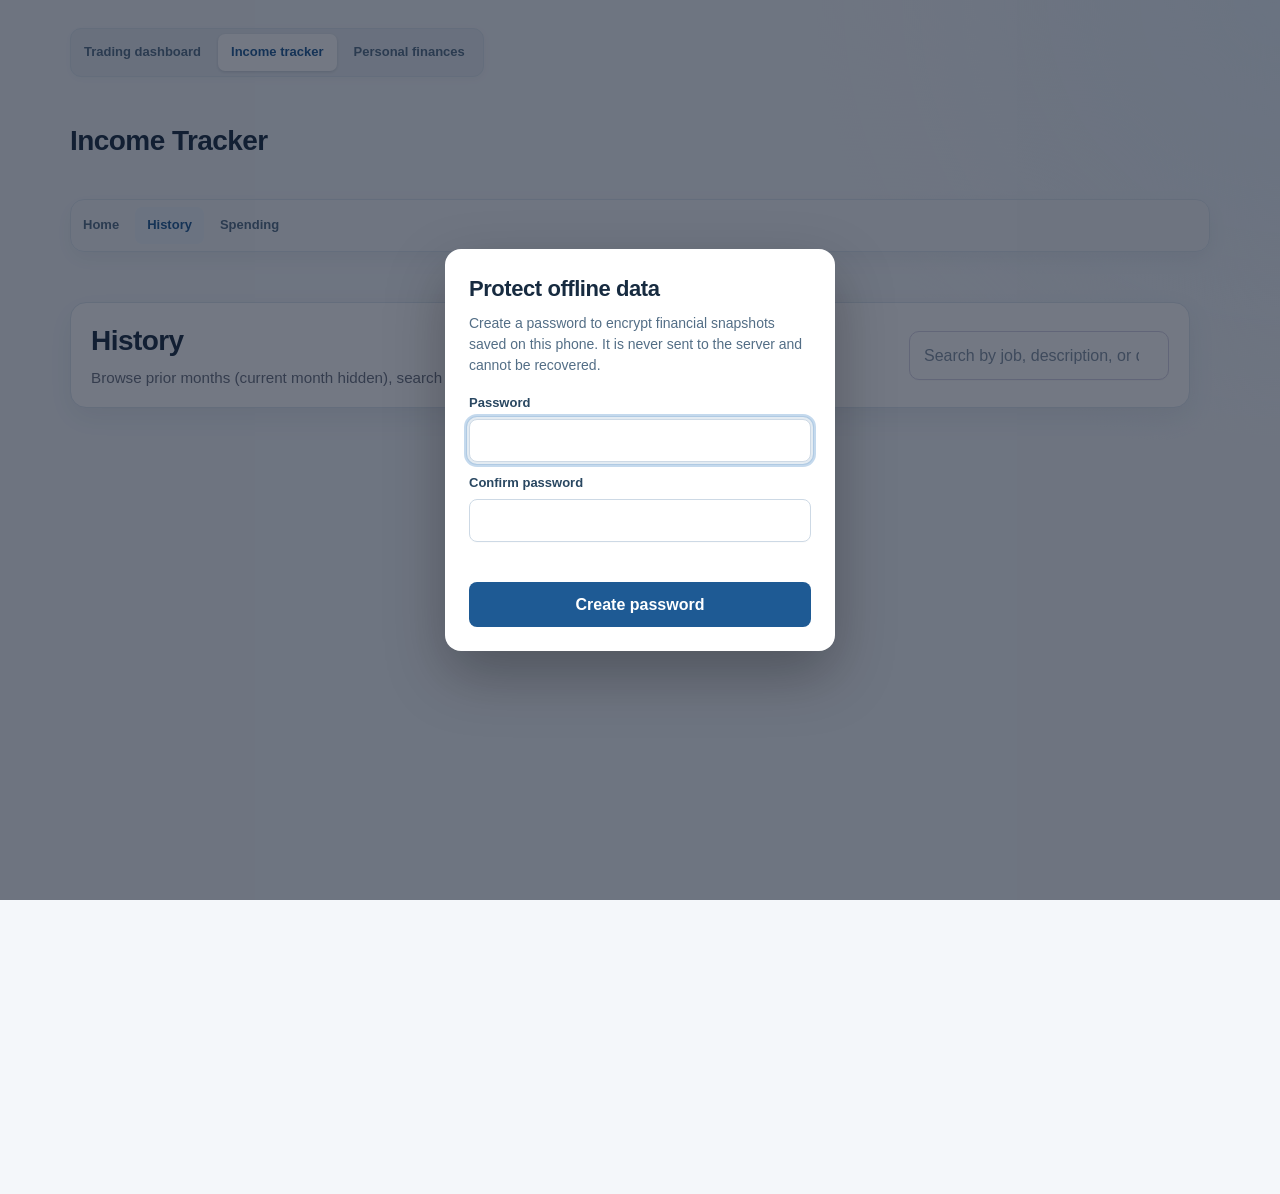
==== commit bb2326a9: "consistency and calculations" ====
--- a/web/income-history.html
+++ b/web/income-history.html
@@ -4,9 +4,9 @@
 <html lang="en"><head><meta charset="utf-8"><meta name="viewport" content="width=device-width,initial-scale=1"><title>History · Income Tracker</title><style>
 :root{font-family:Inter,-apple-system,BlinkMacSystemFont,"Segoe UI",sans-serif;color:#111827;background:linear-gradient(180deg,#f5f4ef,#f7f7fb)}*{box-sizing:border-box}body{margin:0}.shell{max-width:1120px;margin:auto;padding:20px}.workspace-tabs{display:flex;gap:4px;margin-bottom:18px;padding:5px;background:#e8edf2;border-radius:11px;width:max-content;max-width:100%;overflow:auto}.workspace-tabs a{white-space:nowrap;text-decoration:none;color:#536e86;font-size:13px;font-weight:700;padding:9px 13px;border-radius:7px}.workspace-tabs a:hover,.workspace-tabs a:focus{color:#1e5a94;outline:none}.workspace-tabs a[aria-current=page]{background:#fff;color:#1e5a94;box-shadow:0 1px 3px rgba(23,43,64,.16)}.navbar{height:80px;background:#fff;display:flex;justify-content:center;align-items:center}.navbar__container{display:flex;justify-content:space-between;align-items:center;width:100%;max-width:1100px;height:100%;padding:0 18px}.navbar__logo{color:#0e1c67;font-size:2rem;font-weight:700;text-decoration:none}.navbar__menu{display:flex;list-style:none;margin:0;padding:0}.navbar__links{display:flex;align-items:center;height:80px;padding:0 1rem;color:#000;text-decoration:none}.navbar__links:hover,.navbar__links:focus,.navbar__links[aria-current=page]{color:#0e1c67;outline:none}.navbar__links[aria-current=page]{font-weight:700}.main{min-height:100vh;padding:28px 20px 40px}.history-shell{max-width:1100px;margin:auto;display:flex;flex-direction:column;gap:16px}.history-controls{background:#fff;border:1px solid #e5e7eb;border-radius:16px;padding:18px 20px;display:flex;justify-content:space-between;align-items:center;gap:12px;flex-wrap:wrap}.history-controls h1{font-size:1.75rem;margin:0 0 4px}.subtext{margin:0;color:#6b7280;font-size:.95rem}.history-filters input{padding:12px 14px;min-width:260px;border:1px solid #d6d3e5;border-radius:10px;font:inherit}.history-list{display:flex;flex-direction:column;gap:12px}.month-panel{border:1px solid #e7e5f4;border-radius:16px;background:#fff;padding:0 16px 12px;box-shadow:0 14px 32px rgba(17,24,39,.08)}.month-panel summary{list-style:none;cursor:pointer}.month-header{display:flex;justify-content:space-between;align-items:center;padding:12px 0}.month-header h2{font-size:1.15rem;margin:0}.chevron{transition:transform .2s}.month-panel[open] .chevron{transform:rotate(180deg)}.pill-row{display:flex;flex-wrap:wrap;gap:8px;margin-top:6px}.pill{padding:6px 10px;border-radius:999px;font-size:.9rem;font-weight:700}.income-pill{background:#ecfdf3;color:#15803d}.spent-pill{background:#fef2f2;color:#b91c1c}.net-pill{background:#eef2ff;color:#4338ca}.month-layout{display:grid;grid-template-columns:minmax(0,1fr) 360px;gap:16px;align-items:start}.month-entries__grid{display:grid;grid-template-columns:repeat(auto-fit,minmax(230px,1fr));gap:10px}.history-entry{border:1px solid #e7e5f4;border-radius:12px;padding:12px;background:#fbfbfe;box-shadow:0 10px 24px rgba(15,23,42,.06)}.history-entry__top{display:flex;justify-content:space-between;gap:8px;align-items:center;margin-bottom:6px}.badge{display:inline-flex;padding:6px 10px;border-radius:999px;font-size:.85rem;font-weight:600;background:#ecfdf3;color:#15803d}.badge.spent{background:#fef2f2;color:#b91c1c}.history-amount{font-weight:700}.pos{color:#15803d}.neg{color:#b91c1c}.history-entry p{margin:4px 0 0;color:#374151;font-size:.9rem}.history-date{color:#6b7280!important}.month-budget{position:sticky;top:12px}.history-budget{background:#fff;border:1px solid #e7e5f4;border-radius:14px;padding:16px 18px;box-shadow:0 12px 30px rgba(15,23,42,.08)}.history-budget h3,.history-budget h4{margin:0 0 10px;font-size:1.1rem}.history-budget h4{margin-top:16px;font-size:1rem}.budget-table{display:grid;grid-template-columns:1.4fr 1.2fr .6fr 1fr;gap:8px;margin-top:10px}.summary-table{grid-template-columns:1.4fr 1.2fr 1fr}.budget-row{display:contents}.budget-row span{padding:6px 0;font-size:.9rem}.budget-header span{font-weight:700;border-bottom:1px solid #e5e5e5}.entry-amount{font-weight:700}.empty{padding:26px;text-align:center;color:#6b7280;background:#fff;border:1px solid #e7e5f4;border-radius:16px}@media(max-width:980px){.month-layout{grid-template-columns:1fr}.month-budget{position:static}}@media(max-width:600px){.shell,.main{padding-left:12px;padding-right:12px}.navbar__container{padding:0 12px}.navbar__logo{font-size:1.35rem}.navbar__links{padding:0 .5rem;font-size:.9rem}.history-controls{align-items:flex-start;flex-direction:column}.history-filters,.history-filters input{width:100%;min-width:0}.budget-table{font-size:.82rem;grid-template-columns:1.2fr 1.1fr .45fr .8fr}.summary-table{grid-template-columns:1.1fr 1.2fr .8fr}}
 </style><style>.history-shell{max-width:1260px}.navbar{position:sticky;top:0;z-index:10;display:block;width:calc(100% - 40px);height:auto;max-width:1260px;margin:18px auto 22px;padding:7px;background:rgba(245,247,250,.94);border:1px solid var(--line);border-radius:14px;box-shadow:0 7px 20px rgba(22,47,71,.06);backdrop-filter:blur(10px)}.navbar__container{display:flex;align-items:center;gap:4px;width:100%;max-width:none;min-height:0;padding:0;overflow-x:auto}.navbar__logo{display:none}.navbar__menu{display:flex;align-items:center;gap:4px;margin:0 0 0 auto;padding:0;list-style:none}.navbar__links{display:flex;align-items:center;flex:none;height:auto;padding:9px 12px;color:#536e86;font-size:13px;font-weight:650;text-decoration:none;white-space:nowrap;border-radius:7px}.navbar__links:hover,.navbar__links:focus{color:#1e5a94;background:var(--blue-soft);outline:none}.navbar__links[aria-current=page]{position:static;color:#536e86;font-weight:650}.navbar__links[aria-current=page]::after{content:none}.top{display:flex;align-items:center;width:calc(100% - 40px);max-width:1260px;margin:24px auto 0}.top h1{margin:0;font-size:28px}@media(max-width:600px){.navbar,.top{width:calc(100% - 24px)}}</style></head><body>
-<main class="shell"><nav class="workspace-tabs" aria-label="Dashboard"><a href="index.html">Trading dashboard</a><a href="income-tracker.html" aria-current="page">Income tracker</a><a href="personal-finances.html">Personal finances</a></nav></main>
-<header id="overview" class="top"><div><h1>Income Tracker</h1></div></header><nav id="top" class="navbar" aria-label="Income tracker navigation"><div class="navbar__container"><a class="navbar__logo" href="income-tracker.html#top">Income Tracker</a><ul class="navbar__menu"><li><a class="navbar__links" href="income-tracker.html#top">Home</a></li><li><a class="navbar__links" href="income-history.html#top" aria-current="page">History</a></li><li><a class="navbar__links" href="income-spending.html#top">Spending</a></li></ul></div></nav>
-<main class="main"><div class="history-shell"><section class="history-controls"><div><h1>History</h1><p class="subtext">Browse prior months (current month hidden), search by job or note.</p></div><div class="history-filters"><input id="historySearch" type="search" placeholder="Search by job, description, or date" aria-label="Search history"></div></section><section id="historyList" class="history-list" aria-live="polite"></section></div></main>
+<main class="shell"><nav class="workspace-tabs" aria-label="Dashboard"><a href="index.html">Trading dashboard</a><a href="income-tracker.html" aria-current="page">Income tracker</a><a href="personal-finances.html">Personal finances</a></nav>
+<header id="overview" class="top"><div><h1>Income Tracker</h1></div></header><nav id="top" class="app-nav" aria-label="Income tracker navigation"><a href="income-tracker.html#top">Home</a><a href="income-history.html#top" aria-current="page">History</a><a href="income-spending.html#top">Spending</a></nav>
+<div class="main"><div class="history-shell"><section class="history-controls"><div><h1>History</h1><p class="subtext">Browse prior months (current month hidden), search by job or note.</p></div><div class="history-filters"><input id="historySearch" type="search" placeholder="Search by job, description, or date" aria-label="Search history"></div></section><section id="historyList" class="history-list" aria-live="polite"></section></div></div></main>
 <script type="module">
 import {getVault} from './offline-vault.js';
 const vault=await getVault();
--- a/web/theme.css
+++ b/web/theme.css
@@ -5,7 +5,7 @@
 h1,h2,h3,h4{color:var(--ink);letter-spacing:-.02em}h1{font-weight:780}.sub,.muted,.subtext{color:var(--muted);line-height:1.55}
 button,input,select{transition:border-color .16s ease,box-shadow .16s ease,background-color .16s ease,transform .16s ease}button{min-height:40px;border-color:var(--line-strong);font-weight:700}button:hover{border-color:#a9c1d6;background:#f0f6fb}button:active{transform:translateY(1px)}button:focus-visible,a:focus-visible,input:focus-visible,select:focus-visible,summary:focus-visible{outline:3px solid rgba(43,120,190,.28)!important;outline-offset:2px!important}input,select{min-height:42px;border-color:var(--line-strong);background:var(--surface);box-shadow:0 1px 1px rgba(22,47,71,.02)}input:hover,select:hover{border-color:#a7c0d5}input:focus,select:focus{border-color:var(--blue);box-shadow:0 0 0 3px rgba(30,90,148,.12);outline:0}input::placeholder{color:#8292a3}
 .shell{max-width:1180px!important;padding-top:28px!important}.workspace-tabs{gap:6px;padding:6px;border:1px solid var(--line);border-radius:14px;background:rgba(232,238,244,.8);box-shadow:0 2px 8px rgba(22,47,71,.04)}.workspace-tabs a{padding:10px 14px;border-radius:9px}.workspace-tabs a:hover{background:#f7fbff}.workspace-tabs a[aria-current=page]{box-shadow:0 2px 8px rgba(23,43,64,.12)}.pill{border-color:#c7dcec;background:var(--blue-soft);color:#315d83;font-weight:700}
-.app-nav{top:10px;padding:7px;border-color:var(--line);border-radius:14px;box-shadow:0 7px 20px rgba(22,47,71,.06)}.app-nav a{padding:9px 12px}.app-nav a:hover,.app-nav a:focus{background:var(--blue-soft)}
+.app-nav{position:sticky;top:0;z-index:10;display:flex;gap:4px;overflow-x:auto;margin:18px 0 22px;padding:7px;background:rgba(245,247,250,.94);border:1px solid var(--line);border-radius:14px;box-shadow:0 7px 20px rgba(22,47,71,.06);backdrop-filter:blur(10px)}.app-nav a{padding:9px 12px;white-space:nowrap;color:#536e86;font-size:13px;font-weight:650;text-decoration:none;border-radius:7px}.app-nav a:hover,.app-nav a:focus,.app-nav a[aria-current=page]{background:var(--blue-soft);color:var(--blue)}#top.app-nav{width:calc(100% - 40px);max-width:1260px;margin-right:auto;margin-left:auto}
 .card,.panel,.output-section,.subscriptions-card,.history-controls,.month-panel,.history-budget,.spending-controls,.spend-panel,.helper-text{border-color:var(--line)!important;box-shadow:var(--shadow)}.card,.panel{border-radius:16px}.card{padding:22px}.card:hover{border-color:#bfd4e6!important}.metric{font-size:clamp(1.55rem,3vw,2rem);letter-spacing:-.04em}.panel{padding:22px;margin-top:18px}.toolbar{gap:16px}
 .drop{border-color:#9dbbd5;background:linear-gradient(135deg,#fbfdff,#f0f7fd);padding:34px 24px;transition:border-color .18s ease,background .18s ease,transform .18s ease}.drop:hover{border-color:var(--blue);background:#eaf4fc;transform:translateY(-1px)}.drop strong{color:#244d72;font-size:1rem}.status:not(:empty){padding:10px 12px;border-radius:9px;background:#f8fafc}
 .detail{border:1px solid var(--line);border-radius:12px;background:var(--surface);scrollbar-color:#a8bfd2 transparent}table{min-width:650px}th{background:#f6f9fc;color:#536e86;font-size:.73rem;font-weight:800;letter-spacing:.055em;text-transform:uppercase}td,th{padding:12px 13px;border-bottom-color:#e6edf3}tbody tr{transition:background-color .14s ease}tbody tr:hover{background:#f5f9fd}
@@ -13,10 +13,15 @@
 .navbar{border-bottom:1px solid var(--line);box-shadow:0 3px 14px rgba(22,47,71,.04)}.navbar__logo{letter-spacing:-.04em}.navbar__links{color:#415b72}.navbar__links[aria-current=page]{position:relative;color:var(--blue)}.navbar__links[aria-current=page]::after{content:'';position:absolute;right:1rem;bottom:17px;left:1rem;height:3px;border-radius:99px;background:var(--blue)}
 .output-section,.subscriptions-card{border-radius:16px!important}.output-section{box-shadow:var(--shadow)}#entries{display:flex;flex-direction:column}#entriesOutput.entry-list{flex:1;max-height:none;min-height:0;overflow:auto}.entry-row,.subscription-row{border-color:var(--line);border-radius:11px;background:#fcfdff}.entry-row:hover,.subscription-row:hover{border-color:#bdd2e4;background:#f6faff}.ghost-btn,.delete,.delete-subscription,.delete-transaction{min-height:34px}
 .history-controls,.spending-controls{border-radius:16px!important;background:rgba(255,255,255,.92)}.month-panel,.spend-panel{overflow:hidden}.month-panel summary{padding:2px 4px}.month-panel summary:hover{background:#f8fbfe}.history-entry,.spend-card{border-color:var(--line);border-radius:12px;background:#fbfdff;box-shadow:none}.history-entry:hover,.spend-card:hover{border-color:#bfd3e5;background:#f5f9fd}.history-budget{border-radius:14px}
-@media(max-width:760px){.shell{padding:18px 14px 42px!important}.top{align-items:flex-start}.app-nav{top:5px;margin-top:14px}.app-nav a{padding:8px 10px}.cards{gap:12px;margin:18px 0}.card,.panel{padding:16px}.toolbar{align-items:stretch}.transaction-actions{width:100%}.transaction-actions .search{flex:1 1 100%}.month-nav{flex-wrap:wrap}.month-nav h2{order:-1;width:100%;text-align:left!important}.navbar{height:auto;min-height:64px}.navbar__container{min-height:64px}.navbar__menu{overflow-x:auto}.navbar__links{height:64px}.navbar__links[aria-current=page]::after{bottom:9px}.main{padding:18px 14px 36px}.history-controls,.spending-controls{padding:16px}.spending-filters select,.spending-filters input{min-height:42px}}
+@media(max-width:760px){.shell{padding:18px 14px 42px!important}.top{align-items:flex-start}.app-nav{top:0;margin-top:14px}.app-nav a{padding:8px 10px}#top.app-nav{width:calc(100% - 24px)}.cards{gap:12px;margin:18px 0}.card,.panel{padding:16px}.toolbar{align-items:stretch}.transaction-actions{width:100%}.transaction-actions .search{flex:1 1 100%}.month-nav{flex-wrap:wrap}.month-nav h2{order:-1;width:100%;text-align:left!important}.navbar{height:auto;min-height:64px}.navbar__container{min-height:64px}.navbar__menu{overflow-x:auto}.navbar__links{height:64px}.navbar__links[aria-current=page]::after{bottom:9px}.main{padding:18px 14px 36px}.history-controls,.spending-controls{padding:16px}.spending-filters select,.spending-filters input{min-height:42px}}
 @media(max-width:460px){.workspace-tabs{width:100%;border-radius:12px}.workspace-tabs a{padding:9px 11px;font-size:12px}h1{font-size:1.55rem!important}.metric{font-size:1.55rem}.year-calendar{grid-template-columns:1fr 1fr!important}.month-nav button{min-width:40px}.month-nav select{flex:1 1 42%}}
-.workspace-tabs .offline-vault-lock{padding:9px 13px;border:0;border-radius:7px;background:transparent;color:#536e86;font:700 13px Inter,-apple-system,BlinkMacSystemFont,"Segoe UI",sans-serif;white-space:nowrap}.workspace-tabs .offline-vault-lock:hover,.workspace-tabs .offline-vault-lock:focus-visible{background:#fff;color:#1e5a94;box-shadow:0 1px 3px rgba(23,43,64,.16);outline:none}
-.app-nav{align-items:center}.app-nav .app-nav__button{padding:8px 11px;border:0;border-radius:7px;background:transparent;color:#536e86;font:650 13px Inter,-apple-system,BlinkMacSystemFont,"Segoe UI",sans-serif;white-space:nowrap}.app-nav .app-nav__button:hover,.app-nav .app-nav__button:focus-visible{background:#e8f0f8;color:#1e5a94;outline:none}
+.workspace-tabs:has(.offline-vault-lock){width:100%}.workspace-tabs .offline-vault-lock{margin-left:auto;padding:9px 13px;border:0;border-radius:7px;background:transparent;color:#536e86;font:700 13px Inter,-apple-system,BlinkMacSystemFont,"Segoe UI",sans-serif;white-space:nowrap}.workspace-tabs .offline-vault-lock:hover,.workspace-tabs .offline-vault-lock:focus-visible{background:#fff;color:#1e5a94;box-shadow:0 1px 3px rgba(23,43,64,.16);outline:none}
+/* The shell supplies the page inset; its Income Tracker regions add no second left inset. */
+body:has(.app-nav[aria-label="Income tracker navigation"]) .shell>.workspace-tabs,body:has(.app-nav[aria-label="Income tracker navigation"]) .shell>.app-nav{padding-left:0}body:has(.app-nav[aria-label="Income tracker navigation"]) .shell>.top{margin-left:0!important}body:has(.app-nav[aria-label="Income tracker navigation"]) .shell>.main{padding-left:0!important}
+.app-nav{align-items:center}.shell #top.app-nav{width:auto;max-width:none;margin-right:0;margin-left:0}.app-nav .app-nav__button{margin-left:auto;padding:8px 11px;border:0;border-radius:7px;background:transparent;color:#536e86;font:650 13px Inter,-apple-system,BlinkMacSystemFont,"Segoe UI",sans-serif;white-space:nowrap}.app-nav .app-nav__button:hover,.app-nav .app-nav__button:focus-visible{background:#e8f0f8;color:#1e5a94;outline:none}
+.trading-columns{display:flex;gap:18px;margin:18px 0}.trading-column{flex:1 1 0;min-width:0;min-height:180px;padding:24px;border:1px solid var(--line);border-radius:16px;background:linear-gradient(135deg,#fff,#f3f8fc);box-shadow:var(--shadow);display:flex;flex-direction:column;align-items:flex-start}.trading-column h2{margin:3px 0 8px;font-size:1.15rem}.trading-column .muted{max-width:38ch;margin:0}.trading-column__eyebrow{margin:0;color:var(--blue);font-size:.72rem;font-weight:800;letter-spacing:.08em;text-transform:uppercase}.trading-column__link{margin-top:auto;padding-top:20px;color:var(--blue);font-size:.9rem;font-weight:750;text-decoration:none}.trading-column__link:hover{text-decoration:underline}.trading-column__link span{margin-left:4px}@media(max-width:650px){.trading-columns{flex-direction:column;gap:12px;margin:12px 0}.trading-column{min-height:0;padding:18px}}
+.workspace-input{display:grid;gap:6px;width:100%;margin:10px 0 8px;color:#405a72;font-size:.82rem;font-weight:750}.workspace-input input{width:100%}.workspace-actions{display:flex;align-items:center;gap:10px;flex-wrap:wrap}.workspace-actions button:disabled{cursor:not-allowed;opacity:.55}.workspace-status{min-height:1.4em;margin:10px 0 0;color:#15805b;font-size:.82rem;font-weight:700}.workspace-history{width:100%;margin-top:auto;padding-top:18px;color:#405a72;font-size:.82rem}.workspace-history summary{cursor:pointer;font-weight:750}.workspace-history div{display:grid;gap:7px;margin-top:10px}.workspace-history__row{display:flex;justify-content:space-between;gap:8px;padding-top:7px;border-top:1px solid var(--line)}.workspace-history__clear{margin-top:10px;color:#9f2635;border-color:#e8c2c8;background:#fff7f8;font-size:.78rem}.workspace-history__clear:hover{background:#fff0f2}.workspace-metrics{display:grid;grid-template-columns:1fr 1fr;gap:10px;width:100%;margin:8px 0 0}.workspace-metrics div{padding:11px;border:1px solid var(--line);border-radius:10px;background:rgba(255,255,255,.72)}.workspace-metrics dt{color:var(--muted);font-size:.73rem;font-weight:700}.workspace-metrics dd{margin:4px 0 0;font-size:1.05rem;font-weight:800;font-variant-numeric:tabular-nums}.workspace-metrics dd.green{color:#15805b}.workspace-metrics dd.red{color:#c34350}@media(max-width:420px){.workspace-metrics{grid-template-columns:1fr}}
 .entry-tag{display:inline-flex;align-items:center;margin-left:8px;padding:3px 8px;border-radius:999px;font-size:.72rem;font-weight:750;line-height:1.2}.entry-tag--mom{color:#7e3a8b;background:#f8eafd}.entry-tag--day-trading{color:#17674c;background:#e4f6ee}.entry-tag--gas{color:#925c00;background:#fff3d6}
-.entries-heading{display:flex;align-items:flex-start;justify-content:space-between;gap:14px;padding-bottom:14px;border-bottom:1px solid var(--line)}.entries-heading h2{margin:0 0 4px}.entries-heading__note{flex:none;padding:6px 10px;border-radius:999px;background:var(--blue-soft);color:#315d83;font-size:.75rem;font-weight:750}.entries-actions{display:flex;justify-content:space-between;gap:12px;flex-wrap:wrap;margin-top:16px;padding-top:14px;border-top:1px solid var(--line)}.entry-action-group{display:flex;align-items:center;gap:8px;flex-wrap:wrap}.entry-action-label{margin-right:2px;color:#6a8094;font-size:.74rem;font-weight:800;letter-spacing:.05em;text-transform:uppercase}.entries-actions .ghost-btn{border-radius:8px;background:#fbfdff}.entries-actions .ghost-btn:hover{background:var(--blue-soft)}.entries-actions .entry-delete{color:#a23240;border-color:#efc7cd}.entries-actions .entry-delete:hover{background:#fff1f2;border-color:#e7a5ae}.entry-list{margin-top:14px}.entry-row{transition:transform .16s ease,box-shadow .16s ease}.entry-row:has(.entry-checkbox:checked){border-color:#80b5dc;background:#eef7ff;box-shadow:0 0 0 2px rgba(43,120,190,.12)}.entry-import{border-color:#b9d3e8!important;background:linear-gradient(135deg,#f8fbfe,#edf6fd)!important}.entry-import strong{color:#244d72;font-size:.95rem}.entry-import button{margin-top:12px}@media(max-width:600px){.entries-heading{flex-direction:column;gap:8px}.entries-actions{align-items:stretch}.entry-action-group{width:100%;align-items:flex-start}.entry-action-label{width:100%}.entries-actions .ghost-btn{flex:1 1 auto}}
+.entries-heading{display:flex;align-items:flex-start;justify-content:space-between;gap:14px;padding-bottom:14px;border-bottom:1px solid var(--line)}.entries-heading h2{margin:0 0 4px}.entries-heading__note{flex:none;padding:6px 10px;border-radius:999px;background:var(--blue-soft);color:#315d83;font-size:.75rem;font-weight:750}.entries-actions{display:grid;grid-template-columns:repeat(auto-fit,minmax(190px,1fr));gap:12px;margin-top:16px;padding-top:14px;border-top:1px solid var(--line)}.entry-action-group{display:flex;align-items:stretch;gap:8px;flex-wrap:wrap;padding:12px;border:1px solid var(--line);border-radius:11px;background:#fbfdff}.entry-action-label{flex:0 0 100%;margin:0;color:#6a8094;font-size:.74rem;font-weight:800;letter-spacing:.05em;text-transform:uppercase}.entries-actions .ghost-btn{flex:1 1 calc(50% - 4px);min-width:0;border-radius:8px;background:#fff}.entries-actions .ghost-btn:hover{background:var(--blue-soft)}.entries-actions .entry-delete,.entries-actions .entry-clear-tags{color:#a23240;border-color:#efc7cd}.entries-actions .entry-delete:hover,.entries-actions .entry-clear-tags:hover{background:#fff1f2;border-color:#e7a5ae}.entry-list{margin-top:14px}.entry-row{transition:transform .16s ease,box-shadow .16s ease}.entry-row:has(.entry-checkbox:checked){border-color:#80b5dc;background:#eef7ff;box-shadow:0 0 0 2px rgba(43,120,190,.12)}.entry-import{border-color:#b9d3e8!important;background:linear-gradient(135deg,#f8fbfe,#edf6fd)!important}.entry-import strong{color:#244d72;font-size:.95rem}.entry-import button{margin-top:12px}@media(max-width:600px){.entries-heading{flex-direction:column;gap:8px}.entries-actions{grid-template-columns:1fr}.entry-action-group{width:100%}}
 .spend-totals{display:flex;gap:14px;flex-wrap:wrap;margin-top:9px}.spend-total{display:inline-flex;align-items:baseline;gap:8px;padding:7px 10px;border:1px solid;border-radius:9px;font-size:.78rem}.spend-total strong{font-size:.92rem;font-variant-numeric:tabular-nums}.spend-total--spent{color:#1e5a94;background:#edf6fd;border-color:#bad8ee}.spend-total--gas{color:#925c00;background:#fff6df;border-color:#f0d696}.spend-total--mom{color:#7e3a8b;background:#f8eafd;border-color:#e4c6ef}@media(max-width:560px){.spend-totals{gap:8px}.spend-total{flex:1 1 100%;justify-content:space-between}}
+#overview.top{align-items:flex-start;margin:24px 0 8px;padding:20px 0}#overview.top>div{display:grid;gap:10px}#overview.top #syncStatus{justify-self:start}@media(max-width:650px){#overview.top{margin-top:18px;padding:16px 0}}
